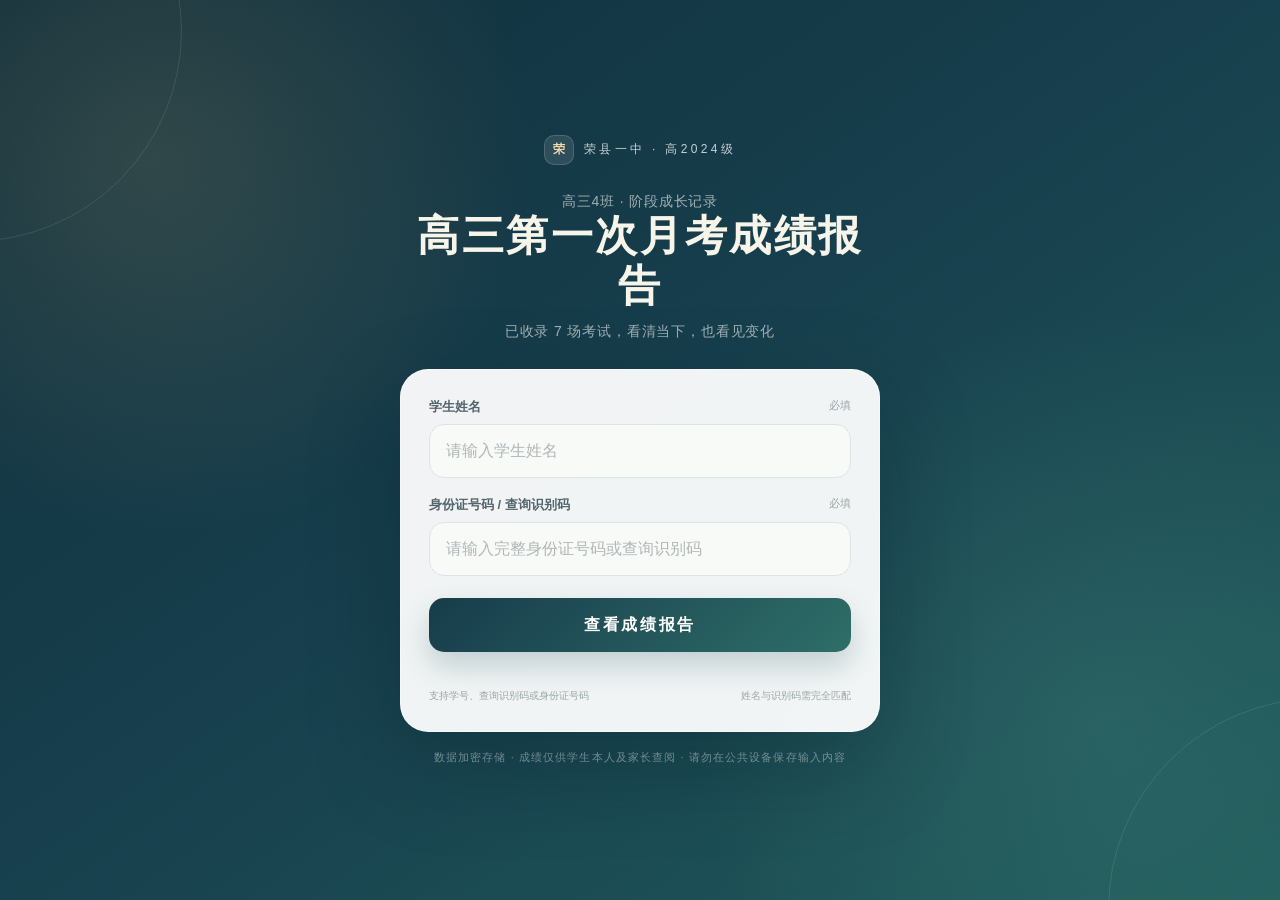
==== student-results/index.html @ 8c7cc3fb "feat: 新增按身份名单筛选的独立成绩查询页面 在 student-results/ 发布48名已验证学生的现有加密记录，保留每人实际已有考试。隐藏无数据的排名、学科、小题与班级参考模块。不改动原查" ====
<!doctype html>
<html lang="zh-CN">
<head>
  <meta charset="utf-8">
  <meta name="viewport" content="width=device-width, initial-scale=1, viewport-fit=cover">
  <meta name="color-scheme" content="light">
  <meta name="theme-color" content="#173c4b">
  <meta name="robots" content="noindex,nofollow,noarchive">
  <meta http-equiv="Cache-Control" content="no-store, max-age=0">
  <title>个人成绩查询</title>
  <style>
    :root {
      --ink: #172733;
      --muted: #718087;
      --paper: #f4f2ec;
      --surface: rgba(255, 255, 255, .88);
      --surface-solid: #fffefa;
      --line: rgba(27, 55, 66, .11);
      --navy: #173c4b;
      --navy-2: #245768;
      --jade: #2f7168;
      --jade-soft: #e8f2ee;
      --gold: #bd8b48;
      --gold-soft: #f7eddd;
      --rose: #ad6261;
      --rose-soft: #f7eae8;
      --shadow: 0 22px 60px rgba(25, 48, 57, .10);
      --radius-xl: 30px;
      --radius-lg: 22px;
      --radius-md: 16px;
    }

    * { box-sizing: border-box; }
    html { scroll-behavior: smooth; }
    body {
      margin: 0;
      min-height: 100vh;
      color: var(--ink);
      background: var(--paper);
      font-family: -apple-system, BlinkMacSystemFont, "PingFang SC", "Microsoft YaHei", "Noto Sans CJK SC", sans-serif;
      -webkit-font-smoothing: antialiased;
      font-variant-numeric: tabular-nums;
    }
    button, input { font: inherit; }
    button { -webkit-tap-highlight-color: transparent; }
    [hidden] { display: none !important; }

    .query-view {
      position: relative;
      min-height: 100vh;
      display: grid;
      place-items: center;
      overflow: hidden;
      padding: 32px 18px;
      color: #f7f4ea;
      background:
        radial-gradient(circle at 12% 18%, rgba(211, 176, 114, .16), transparent 28%),
        radial-gradient(circle at 86% 80%, rgba(95, 163, 151, .19), transparent 31%),
        linear-gradient(145deg, #102f3c 0%, #173f4d 48%, #205c5b 100%);
    }
    .query-view::before,
    .query-view::after {
      content: "";
      position: absolute;
      width: 420px;
      height: 420px;
      border: 1px solid rgba(255,255,255,.10);
      border-radius: 50%;
    }
    .query-view::before { left: -240px; top: -180px; }
    .query-view::after { right: -250px; bottom: -220px; }

    .query-shell {
      position: relative;
      z-index: 1;
      width: min(100%, 480px);
    }
    .brand-mark {
      display: flex;
      align-items: center;
      justify-content: center;
      gap: 10px;
      margin-bottom: 28px;
      color: rgba(255,255,255,.76);
      font-size: 12px;
      letter-spacing: .28em;
    }
    .brand-seal {
      width: 30px;
      height: 30px;
      display: grid;
      place-items: center;
      border-radius: 10px;
      background: rgba(255,255,255,.11);
      border: 1px solid rgba(255,255,255,.15);
      color: #f5dcae;
      font-weight: 700;
      letter-spacing: 0;
    }
    .query-heading { text-align: center; margin-bottom: 28px; }
    .query-kicker {
      margin: 0 0 11px;
      color: #e3c48c;
      font-size: 12px;
      letter-spacing: .35em;
    }
    .query-heading h1 {
      margin: 0;
      font-size: clamp(30px, 8vw, 42px);
      font-weight: 660;
      letter-spacing: .06em;
      line-height: 1.18;
    }
    .query-heading p {
      margin: 13px 0 0;
      color: rgba(244,247,244,.62);
      font-size: 14px;
      letter-spacing: .06em;
    }
    .query-card {
      padding: 28px;
      border-radius: 28px;
      background: rgba(255,255,255,.94);
      border: 1px solid rgba(255,255,255,.50);
      box-shadow: 0 32px 90px rgba(4, 23, 31, .28);
      color: var(--ink);
      backdrop-filter: blur(18px);
    }
    .field + .field { margin-top: 18px; }
    .field label {
      display: flex;
      justify-content: space-between;
      margin: 0 0 8px;
      color: #52646c;
      font-size: 13px;
      font-weight: 650;
    }
    .field label span { color: #9aa5a7; font-weight: 400; font-size: 11px; }
    .field input {
      width: 100%;
      height: 54px;
      padding: 0 16px;
      border: 1px solid #dde4e2;
      border-radius: 15px;
      outline: none;
      color: var(--ink);
      background: #f8faf8;
      transition: .2s ease;
    }
    .field input:focus {
      border-color: #5c928a;
      background: white;
      box-shadow: 0 0 0 4px rgba(47, 113, 104, .10);
    }
    .field input[aria-invalid="true"] { border-color: #bf7470; background: #fffafa; box-shadow: 0 0 0 3px rgba(173,98,97,.08); }
    .field input::placeholder { color: #afb7b7; }
    .input-wrap { position: relative; }
    .input-wrap input { padding-right: 48px; }
    .field-clear { position: absolute; top: 50%; right: 11px; width: 30px; height: 30px; display: grid; place-items: center; padding: 0; border: 0; border-radius: 50%; color: #7d8a8c; background: #e9efed; font-size: 18px; line-height: 1; transform: translateY(-50%); cursor: pointer; }
    .field-clear:hover { color: var(--navy); background: #dce9e5; }
    .primary-btn {
      width: 100%;
      height: 54px;
      margin-top: 22px;
      border: 0;
      border-radius: 15px;
      color: white;
      background: linear-gradient(135deg, #173c4b, #2e6e68);
      box-shadow: 0 14px 30px rgba(28, 79, 82, .22);
      font-weight: 650;
      letter-spacing: .16em;
      cursor: pointer;
      transition: transform .2s ease, box-shadow .2s ease;
    }
    .primary-btn:hover { transform: translateY(-1px); box-shadow: 0 18px 34px rgba(28, 79, 82, .28); }
    .primary-btn:active { transform: translateY(0); }
    .primary-btn:disabled { opacity: .72; cursor: wait; transform: none; }
    .primary-btn[aria-busy="true"]::after { content: ""; width: 13px; height: 13px; margin-left: 8px; border: 2px solid rgba(255,255,255,.42); border-top-color: #fff; border-radius: 50%; animation: spin .7s linear infinite; }
    .error {
      min-height: 20px;
      margin-top: 12px;
      color: #a55353;
      text-align: center;
      font-size: 12px;
    }
    .query-helper { display: flex; justify-content: space-between; gap: 12px; margin-top: 4px; color: #9aa5a7; font-size: 10px; line-height: 1.5; }
    .query-js-warning { margin: 12px 0 0; padding: 10px 12px; border-radius: 10px; color: #8a4f4f; background: var(--rose-soft); font-size: 12px; text-align: center; }
    .query-note {
      margin: 18px 0 0;
      color: rgba(255,255,255,.48);
      text-align: center;
      font-size: 11px;
      letter-spacing: .10em;
    }

    .report-view { min-height: 100vh; padding: 22px 18px 56px; }
    .report-shell { width: min(100%, 1120px); margin: 0 auto; }
    .report-nav {
      display: flex;
      align-items: center;
      justify-content: space-between;
      min-height: 48px;
      margin-bottom: 18px;
    }
    .report-brand { display: flex; align-items: center; gap: 10px; color: var(--navy); font-weight: 700; }
    .report-brand .brand-seal { color: white; background: var(--navy); border: 0; }
    .ghost-btn {
      min-height: 40px;
      padding: 0 16px;
      border-radius: 999px;
      border: 1px solid var(--line);
      background: rgba(255,255,255,.72);
      color: #4d6068;
      cursor: pointer;
    }
    .hero {
      position: relative;
      overflow: hidden;
      display: grid;
      grid-template-columns: minmax(260px, 1.05fr) minmax(360px, 1.35fr);
      gap: 28px;
      padding: clamp(26px, 4.5vw, 48px);
      border-radius: var(--radius-xl);
      color: white;
      background:
        radial-gradient(circle at 92% 8%, rgba(222, 190, 130, .18), transparent 34%),
        linear-gradient(135deg, #153946 0%, #1e5260 60%, #2d6b63 100%);
      box-shadow: var(--shadow);
    }
    .hero::after {
      content: "";
      position: absolute;
      width: 360px;
      height: 360px;
      right: -220px;
      bottom: -250px;
      border-radius: 50%;
      border: 1px solid rgba(255,255,255,.16);
    }
    .student-meta { position: relative; z-index: 1; }
    .eyebrow { margin: 0 0 12px; color: rgba(255,255,255,.60); font-size: 11px; letter-spacing: .24em; }
    .student-name { margin: 0; font-size: clamp(30px, 5vw, 44px); font-weight: 680; letter-spacing: .08em; }
    .class-tag {
      display: inline-flex;
      margin-top: 12px;
      padding: 6px 11px;
      border-radius: 999px;
      color: #e9d6ad;
      background: rgba(255,255,255,.09);
      border: 1px solid rgba(255,255,255,.12);
      font-size: 11px;
    }
    .score-line { display: flex; align-items: flex-end; gap: 12px; margin-top: 30px; }
    .score-number { font-size: clamp(58px, 10vw, 88px); font-weight: 740; letter-spacing: -.05em; line-height: .86; }
    .score-unit { padding-bottom: 8px; color: rgba(255,255,255,.58); font-size: 13px; }
    .status-badge {
      display: inline-flex;
      align-items: center;
      gap: 8px;
      margin-top: 20px;
      padding: 8px 12px;
      border-radius: 999px;
      background: rgba(255,255,255,.11);
      border: 1px solid rgba(255,255,255,.14);
      font-size: 13px;
    }
    .status-dot { width: 8px; height: 8px; border-radius: 50%; background: #8fd0b4; box-shadow: 0 0 0 5px rgba(143,208,180,.11); }
    .hero-data { position: relative; z-index: 1; display: grid; align-content: center; gap: 12px; }
    .rank-grid { display: grid; grid-template-columns: repeat(3, 1fr); gap: 12px; }
    .rank-card, .cutoff-card {
      padding: 18px;
      border-radius: 18px;
      background: rgba(255,255,255,.09);
      border: 1px solid rgba(255,255,255,.12);
    }
    .rank-card span, .cutoff-card span { display: block; color: rgba(255,255,255,.55); font-size: 10px; letter-spacing: .10em; }
    .rank-card strong { display: block; margin-top: 7px; font-size: clamp(20px, 3vw, 30px); font-weight: 680; }
    .rank-card small { color: rgba(255,255,255,.46); font-size: 10px; }
    .cutoff-grid { display: grid; grid-template-columns: 1fr 1fr; gap: 12px; }
    .cutoff-card strong { display: block; margin-top: 7px; font-size: 20px; }
    .cutoff-card small { display: block; margin-top: 4px; color: rgba(255,255,255,.48); font-size: 10px; }

    .section-grid { display: grid; grid-template-columns: 1.12fr .88fr; gap: 18px; margin-top: 18px; }
    .panel {
      padding: clamp(20px, 3vw, 28px);
      border-radius: var(--radius-lg);
      background: var(--surface);
      border: 1px solid rgba(255,255,255,.75);
      box-shadow: 0 12px 40px rgba(25, 48, 57, .055);
      backdrop-filter: blur(10px);
    }
    .panel-head { display: flex; align-items: flex-start; justify-content: space-between; gap: 18px; margin-bottom: 20px; }
    .panel-title { margin: 0; font-size: 18px; font-weight: 700; letter-spacing: .04em; }
    .panel-subtitle { margin: 6px 0 0; color: var(--muted); font-size: 12px; line-height: 1.6; }
    .tiny-legend { color: #899496; font-size: 10px; white-space: nowrap; }

    .subjects { display: grid; gap: 10px; }
    .subject-row {
      padding: 16px;
      border-radius: 17px;
      background: #fbfbf8;
      border: 1px solid #edf0ec;
    }
    .subject-top { display: grid; grid-template-columns: 52px 64px 1fr auto; align-items: center; gap: 12px; }
    .subject-name { color: #41545c; font-size: 13px; font-weight: 700; }
    .subject-score { font-size: 25px; font-weight: 750; letter-spacing: -.03em; }
    .subject-score small { margin-left: 2px; color: #9aa4a4; font-size: 10px; font-weight: 400; }
    .subject-rank { color: #738186; font-size: 11px; }
    .state-pill { padding: 6px 9px; border-radius: 999px; font-size: 10px; font-weight: 700; white-space: nowrap; }
    .state-control { color: #245f50; background: var(--jade-soft); }
    .state-bachelor { color: #745622; background: var(--gold-soft); }
    .state-close { color: #875858; background: var(--rose-soft); }
    .state-below { color: #7a6d69; background: #eeeae6; }
    .meter { position: relative; height: 7px; margin: 14px 0 8px; border-radius: 999px; background: #e9ece8; overflow: visible; }
    .meter-fill { display: block; height: 100%; border-radius: inherit; background: linear-gradient(90deg, #9ebcb5, #36756c); }
    .meter-mark { position: absolute; top: -3px; width: 2px; height: 13px; border-radius: 2px; }
    .meter-mark.bachelor { background: #cda25d; }
    .meter-mark.control { background: #235d54; }
    .subject-foot { display: flex; justify-content: space-between; gap: 10px; color: #879294; font-size: 10px; }
    .subject-diffs { display: flex; gap: 10px; flex-wrap: wrap; }
    .diff-positive { color: #2f7168; }
    .diff-negative { color: #9a6762; }

    .insights { display: grid; gap: 12px; }
    .insight {
      position: relative;
      padding: 18px 18px 18px 50px;
      border-radius: 18px;
      background: #fbfbf8;
      border: 1px solid #edf0ec;
    }
    .insight-index {
      position: absolute;
      left: 17px;
      top: 17px;
      width: 22px;
      height: 22px;
      display: grid;
      place-items: center;
      border-radius: 8px;
      color: white;
      background: var(--navy-2);
      font-size: 10px;
    }
    .insight h4 { margin: 0; color: #30464f; font-size: 13px; }
    .insight p { margin: 6px 0 0; color: #738084; font-size: 12px; line-height: 1.65; }

    .trend-panel { margin-top: 18px; }
    .trend-tabs { display: flex; gap: 7px; flex-wrap: wrap; }
    .trend-tab {
      min-height: 32px;
      padding: 0 12px;
      border: 1px solid #e2e8e5;
      border-radius: 999px;
      color: #66777d;
      background: #fafbf9;
      font-size: 11px;
      cursor: pointer;
    }
    .trend-tab.active { color: white; background: var(--navy); border-color: var(--navy); }
    .chart-wrap { position: relative; height: 260px; margin-top: 18px; }
    .chart-wrap canvas { display: block; width: 100%; height: 100%; }
    .chart-wrap canvas:focus-visible { outline: 3px solid rgba(47,113,104,.22); outline-offset: -3px; border-radius: 12px; }
    .chart-tooltip { position: absolute; z-index: 2; display: grid; gap: 3px; min-width: 112px; padding: 9px 11px; border: 1px solid rgba(255,255,255,.78); border-radius: 11px; color: #fff; background: rgba(23,60,75,.94); box-shadow: 0 10px 25px rgba(23,60,75,.18); pointer-events: none; font-size: 10px; }
    .chart-tooltip b { color: #e3c48c; font-size: 10px; }
    .chart-tooltip span { color: rgba(255,255,255,.78); }
    .chart-empty {
      position: absolute;
      inset: 0;
      display: grid;
      place-items: center;
      border-radius: 18px;
      color: #879294;
      background: #f8f9f6;
      font-size: 12px;
    }
    .exam-strip { display: grid; grid-template-columns: repeat(6, 1fr); gap: 8px; margin-top: 8px; }
    .exam-card { padding: 10px 8px; border-radius: 13px; background: #f8f9f6; text-align: center; }
    .exam-card strong { display: block; color: #334952; font-size: 12px; }
    .exam-card span { display: block; margin-top: 4px; color: #8b9697; font-size: 9px; line-height: 1.35; }

    .rank-timeline { display: grid; grid-template-columns: repeat(6, 1fr); gap: 9px; margin-top: 16px; }
    .rank-stop { min-height: 116px; padding: 13px; border-radius: 16px; background: #fafaf7; border: 1px solid #edf0ec; }
    .scope-tag { display: inline-flex; padding: 4px 7px; border-radius: 999px; font-size: 9px; }
    .scope-city { color: #2b5d70; background: #e7f0f3; }
    .scope-school { color: #4e685f; background: #e9f0ec; }
    .rank-stop strong { display: block; margin-top: 13px; font-size: 19px; }
    .rank-stop p { margin: 5px 0 0; color: #849092; font-size: 10px; line-height: 1.45; }
    .zero-ranks { margin-top: 8px; color: #587079; font-size: 9px; line-height: 1.6; }

    .detail-grid { display: grid; grid-template-columns: 1fr 1fr; gap: 18px; margin-top: 18px; }
    details.panel { padding: 0; overflow: hidden; }
    details.panel summary {
      list-style: none;
      display: flex;
      align-items: center;
      justify-content: space-between;
      gap: 18px;
      padding: 22px 24px;
      cursor: pointer;
    }
    details.panel summary::-webkit-details-marker { display: none; }
    .summary-sign { width: 30px; height: 30px; display: grid; place-items: center; border-radius: 50%; background: #edf2ef; color: #526b63; transition: transform .2s ease; }
    details[open] .summary-sign { transform: rotate(45deg); }
    .detail-body { padding: 0 24px 24px; }
    .knowledge-list { display: grid; gap: 10px; }
    .knowledge-item { display: grid; grid-template-columns: 44px 1fr auto; gap: 10px; align-items: center; padding: 13px; border-radius: 14px; background: #fafaf7; }
    .knowledge-item b { font-size: 12px; }
    .knowledge-item span { color: #68787d; font-size: 11px; }
    .knowledge-item small { color: #9b6a62; font-size: 10px; }

    .class-context { display: grid; grid-template-columns: repeat(4, 1fr); gap: 10px; }
    .context-stat { padding: 16px; border-radius: 16px; background: #fafaf7; text-align: center; }
    .context-stat strong { display: block; font-size: 22px; }
    .context-stat span { display: block; margin-top: 5px; color: #849092; font-size: 10px; }
    .source-note { margin: 18px 0 0; color: #929b9a; text-align: center; font-size: 10px; line-height: 1.7; }
    .report-actions { display: flex; justify-content: center; gap: 9px; margin: 17px 0 0; }
    .report-actions .ghost-btn { min-width: 108px; min-height: 38px; font-size: 11px; }
    .report-action-main { color: #fff; border-color: var(--navy); background: var(--navy); }

    .fade-in { animation: fadeIn .45s ease both; }
    @keyframes fadeIn { from { opacity: 0; transform: translateY(10px); } to { opacity: 1; transform: translateY(0); } }
    @keyframes spin { to { transform: rotate(360deg); } }

    @media (max-width: 860px) {
      .hero, .section-grid, .detail-grid { grid-template-columns: 1fr; }
      .rank-timeline { grid-template-columns: repeat(3, 1fr); }
      .exam-strip { grid-template-columns: repeat(3, 1fr); }
    }
    @media (max-width: 560px) {
      .report-view { padding: 12px 10px 38px; }
      .report-nav { padding: 0 6px; }
      .hero { padding: 26px 20px; border-radius: 24px; }
      .score-number { font-size: 68px; }
      .rank-grid { grid-template-columns: 1fr 1fr 1fr; gap: 7px; }
      .rank-card { padding: 13px 9px; }
      .rank-card strong { font-size: 20px; }
      .cutoff-card { padding: 14px; }
      .panel { padding: 20px 16px; }
      .subject-top { grid-template-columns: 43px 58px 1fr; gap: 8px; }
      .subject-rank { text-align: right; }
      .state-pill { grid-column: 1 / -1; justify-self: start; }
      .rank-timeline { grid-template-columns: 1fr 1fr; }
      .class-context { grid-template-columns: 1fr 1fr; }
      .panel-head { flex-direction: column; gap: 8px; }
      .chart-wrap { height: 230px; }
      .query-card { padding: 24px 20px; }
      .query-helper { flex-direction: column; gap: 3px; text-align: center; }
      .report-actions { position: sticky; bottom: calc(10px + env(safe-area-inset-bottom)); z-index: 5; margin: 17px -8px 0; padding: 8px; border: 1px solid rgba(255,255,255,.72); border-radius: 16px; background: rgba(244,242,236,.86); box-shadow: 0 12px 30px rgba(25,48,57,.10); backdrop-filter: blur(12px); }
      .report-actions .ghost-btn { flex: 1; }
    }
  
    .rank-grid, .detail-grid { grid-template-columns: repeat(auto-fit, minmax(140px, 1fr)); }
</style>
</head>
<body>
  <main>
    <section class="query-view" id="queryView">
      <div class="query-shell fade-in">
        <div class="brand-mark"><span class="brand-seal">荣</span><span>荣县一中 · 高2024级</span></div>
        <header class="query-heading">
          <p class="query-kicker" id="queryKicker">阶段成长记录</p>
          <h1 id="queryTitle">个人成绩查询</h1>
          <p id="querySubtitle">看清当下，也看见这一路的变化</p>
        </header>
        <form class="query-card" id="queryForm" novalidate aria-describedby="queryHint">
          <div class="field">
            <label for="nameInput">学生姓名 <span>必填</span></label>
            <div class="input-wrap"><input id="nameInput" name="name" type="text" autocomplete="off" autocapitalize="none" autocorrect="off" spellcheck="false" enterkeyhint="next" maxlength="20" placeholder="请输入学生姓名"><button class="field-clear" type="button" data-clear="nameInput" aria-label="清空学生姓名" hidden>×</button></div>
          </div>
          <div class="field">
            <label for="idInput">身份证号码 / 查询识别码 <span>必填</span></label>
            <div class="input-wrap"><input id="idInput" name="id" type="text" inputmode="text" autocomplete="off" autocapitalize="characters" autocorrect="off" spellcheck="false" enterkeyhint="done" maxlength="40" placeholder="请输入完整身份证号码或查询识别码"><button class="field-clear" type="button" data-clear="idInput" aria-label="清空查询识别码" hidden>×</button></div>
          </div>
          <button class="primary-btn" id="queryButton" type="submit">查看成绩报告</button>
          <div class="error" id="errorText" role="alert" aria-live="polite"></div>
          <noscript><p class="query-js-warning">成绩解密需要 JavaScript，请开启后刷新页面。</p></noscript>
          <div class="query-helper"><span>支持学号、查询识别码或身份证号码</span><span>姓名与识别码需完全匹配</span></div>
        </form>
        <p class="query-note" id="queryHint">数据加密存储 · 成绩仅供学生本人及家长查阅 · 请勿在公共设备保存输入内容</p>
      </div>
    </section>

    <section class="report-view" id="reportView" hidden>
      <div class="report-shell" id="reportShell"></div>
    </section>
  </main>

  <script src="shared-crypto.js?v=20260829-1"></script>
  <script>
    "use strict";
    const STUDENTS = [];
    // 班级聚合数据（平均分/上线人数等）不再硬编码在公开页面源码中：
    // 这些数字只随学生本人的加密记录（classSummary 字段）在查询成功后展示。
    const CLASS_SUMMARY = null;
    const BUILD_META = {"examCount":6,"className":"高二4班","latestExam":"高二下零诊","latestExamId":"legacy-zero","dataVersion":"legacy-20260716","generatedAt":"2026-07-16T12:45:11.778Z"};

    const SUBJECTS = [
      { key: "chinese", name: "语文", max: 150 },
      { key: "math", name: "数学", max: 150 },
      { key: "english", name: "英语", max: 150 },
      { key: "physics", name: "物理", max: 100 },
      { key: "chemistry", name: "化学", max: 100 },
      { key: "biology", name: "生物", max: 100 },
    ];
    const EXAM_SHORT = {
      "高一下期末": "高一下期末",
      "高二上期末": "高二上期末",
      "高二下第一次月考": "第一次月考",
      "高二下半期考试": "半期考试",
      "高二下第二次月考": "第二次月考",
      "高二下零诊": "零诊",
    };

    const queryView = document.getElementById("queryView");
    const reportView = document.getElementById("reportView");
    const reportShell = document.getElementById("reportShell");
    const queryForm = document.getElementById("queryForm");
    const nameInput = document.getElementById("nameInput");
    const idInput = document.getElementById("idInput");
    const errorText = document.getElementById("errorText");
    const queryButton = document.getElementById("queryButton");
    const queryKicker = document.getElementById("queryKicker");
    const queryTitle = document.getElementById("queryTitle");
    const querySubtitle = document.getElementById("querySubtitle");

    const escapeHtml = (value) => String(value ?? "")
      .replace(/&/g, "&amp;")
      .replace(/</g, "&lt;")
      .replace(/>/g, "&gt;")
      .replace(/\"/g, "&quot;")
      .replace(/'/g, "&#039;");
    const number = (value) => {
      if (value == null) return null;
      if (typeof value === "string" && !value.trim()) return null;
      if (["—", "-", "--", "无", "暂无", "null", "undefined", "/"].includes(String(value).trim().toLowerCase())) return null;
      const parsed = Number(value);
      return Number.isFinite(parsed) ? parsed : null;
    };
    const fmt = (value, digits = 1) => number(value) == null ? "—" : Number(value).toFixed(digits).replace(/\.0$/, "");
    const signed = (value) => {
      const n = number(value);
      return n == null ? "—" : `${n >= 0 ? "+" : ""}${n.toFixed(1)}`;
    };
    const statusFor = (controlDiff, bachelorDiff) => {
      const control = number(controlDiff);
      const bachelor = number(bachelorDiff);
      if (control != null && control >= 0) return { label: "特控线上", cls: "state-control" };
      if (bachelor != null && bachelor >= 0) return { label: "本科线上", cls: "state-bachelor" };
      if (bachelor != null && bachelor >= -10) return { label: "本科临界", cls: "state-close" };
      if (bachelor != null) return { label: "本科线下", cls: "state-below" };
      return { label: "暂无线差", cls: "state-close" };
    };
    const diffClass = (value) => number(value) == null ? "diff-neutral" : number(value) >= 0 ? "diff-positive" : "diff-negative";

    // 加密与凭据归一化原语统一来自 shared-crypto.js（与发布工作台共用同一份实现）
    const { sha256Hex, canonicalStudentName, canonicalQueryId, buildStudentSecret, deriveV3Keyring, decryptV3Record, decryptLegacyRecord } = window.GradeQueryCrypto;

    let dataBundlePromise = null;
    let versionInfoPromise = null;
    let activeDataMeta = { ...BUILD_META, schemaVersion: 1, dataVersion: BUILD_META.dataVersion || "legacy" };
    let chartObserver = null;
    let autoRetryTimer = null;
    let autoRetryCount = 0;

    async function fetchTextWithTimeout(url, timeout = 9000) {
      const controller = new AbortController();
      const timer = window.setTimeout(() => controller.abort(), timeout);
      try {
        const response = await fetch(url, { cache: "no-store", signal: controller.signal });
        if (!response.ok) return null;
        return await response.text();
      } finally {
        window.clearTimeout(timer);
      }
    }

    async function fetchJsonWithTimeout(url, timeout = 9000) {
      const text = await fetchTextWithTimeout(url, timeout);
      return text == null ? null : JSON.parse(text);
    }

    function applyLandingMeta(meta) {
      if (!meta?.latestExam) return;
      const reportTitle = `${meta.latestExam}成绩报告`;
      queryTitle.textContent = reportTitle;
      queryKicker.textContent = meta.className ? `${meta.className} · 阶段成长记录` : "阶段成长记录";
      querySubtitle.textContent = meta.examCount > 1 ? `已收录 ${meta.examCount} 场考试，看清当下，也看见变化` : "看清当下，也看见这一路的变化";
      document.title = `${reportTitle} · ${meta.className || "成绩查询"}`;
    }

    function loadVersionInfo() {
      if (!versionInfoPromise) {
        versionInfoPromise = fetchJsonWithTimeout(`data/version.json?v=${Date.now()}`).then((version) => {
          if (version?.kind !== "grade-query-version" || version.schemaVersion !== 2) {
            versionInfoPromise = null;
            return null;
          }
          activeDataMeta = { ...activeDataMeta, ...version };
          applyLandingMeta(version);
          return version;
        }).catch(() => {
          versionInfoPromise = null;
          return null;
        });
      }
      return versionInfoPromise;
    }

    function loadDataBundle() {
      if (!dataBundlePromise) {
        const task = Promise.all([
          loadVersionInfo(),
          fetchTextWithTimeout(`data/grade-data.v2.json?v=${Date.now()}`),
        ]).then(async ([version, rawBundle]) => {
          if (!rawBundle) {
            if (version) {
              versionInfoPromise = null;
              const updating = new Error("成绩数据文件尚未同步完成。");
              updating.code = "DATA_UPDATING";
              throw updating;
            }
            return null;
          }
          let bundle;
          try { bundle = JSON.parse(rawBundle); }
          catch (error) {
            const invalid = new Error("成绩数据文件格式异常，请联系老师重新发布。");
            invalid.code = "DATA_INVALID";
            throw invalid;
          }
          if (bundle?.kind !== "grade-query-bundle" || bundle.schemaVersion !== 2) {
            const invalid = new Error("成绩数据文件版本无法识别，请联系老师重新发布。");
            invalid.code = "DATA_INVALID";
            throw invalid;
          }
          if (!version?.bundleSha256) {
            const updating = new Error("成绩数据版本文件尚未同步完成。");
            updating.code = "DATA_UPDATING";
            throw updating;
          }
          const actualHash = await sha256Hex(JSON.stringify(bundle));
          if (actualHash !== version.bundleSha256 || (version.dataVersion && version.dataVersion !== bundle.dataVersion)) {
            versionInfoPromise = null;
            const updating = new Error("成绩数据正在更新，版本尚未同步完成。");
            updating.code = "DATA_UPDATING";
            throw updating;
          }
          const recordCount = Object.keys(bundle.records || {}).length;
          if (!bundle.records || recordCount !== bundle.recordCount || recordCount !== bundle.studentCount) {
            const invalid = new Error("成绩数据记录数量校验失败，请联系老师重新发布。");
            invalid.code = "DATA_INVALID";
            throw invalid;
          }
          activeDataMeta = {
            ...activeDataMeta,
            schemaVersion: bundle.schemaVersion,
            dataVersion: bundle.dataVersion || "v2",
            generatedAt: bundle.generatedAt,
            studentCount: bundle.studentCount,
            examCount: bundle.examCount,
            latestExam: bundle.latestExam,
          };
          applyLandingMeta(activeDataMeta);
          return bundle;
        });
        dataBundlePromise = task.then((bundle) => {
          if (!bundle) dataBundlePromise = null;
          return bundle;
        }).catch((error) => {
          dataBundlePromise = null;
          throw error;
        });
      }
      return dataBundlePromise;
    }

    async function loadStudent(name, id) {
      const secret = await buildStudentSecret(name, id);
      const bundle = await loadDataBundle();
      const v3Keyring = await deriveV3Keyring(secret);
      if (bundle) {
        const records = bundle.records || {};
        const v3Record = records[v3Keyring.fileId];
        if (v3Record && v3Record.v === 3) return decryptV3Record(v3Keyring, v3Record);
        const v2Id = await sha256Hex(`grade-query-v2|${secret}`);
        if (records[v2Id]) return decryptLegacyRecord(secret, records[v2Id]);
        return null;
      }
      const legacyId = await sha256Hex(`grade-query-v1|${secret}`);
      const encrypted = await fetchJsonWithTimeout(`data/${legacyId}.json`);
      if (!encrypted) return null;
      return decryptLegacyRecord(secret, encrypted);
    }

    async function handleQuery(event) {
      if (event) event.preventDefault();
      if (autoRetryTimer) {
        window.clearTimeout(autoRetryTimer);
        autoRetryTimer = null;
      }
      const name = canonicalStudentName(nameInput.value);
      const id = canonicalQueryId(idInput.value);
      errorText.textContent = "";
      nameInput.removeAttribute("aria-invalid");
      idInput.removeAttribute("aria-invalid");
      if (!name || !id) {
        errorText.textContent = "请同时填写学生姓名和完整身份证号码 / 查询识别码";
        const missingInput = !name ? nameInput : idInput;
        missingInput.setAttribute("aria-invalid", "true");
        missingInput.focus();
        return;
      }
      if (!window.crypto?.subtle || !window.isSecureContext) {
        errorText.textContent = "请使用微信、Chrome、Edge 或 Safari 通过 HTTPS 打开本页面。";
        return;
      }
      queryButton.disabled = true;
      queryButton.textContent = "正在安全读取…";
      queryButton.setAttribute("aria-busy", "true");
      try {
        const student = await loadStudent(name, id);
        if (!student) {
          errorText.textContent = "姓名或查询识别信息不匹配，请重新核对";
          nameInput.setAttribute("aria-invalid", "true");
          idInput.setAttribute("aria-invalid", "true");
          return;
        }
        if (!student.current) {
          errorText.textContent = `该学生暂未匹配到${activeDataMeta.latestExam || "本次考试"}成绩`;
          return;
        }
        renderReport(student);
        autoRetryCount = 0;
      } catch (error) {
        console.error(error);
        queryView.hidden = false;
        reportView.hidden = true;
        // Pages 双文件发布存在短暂的 CDN 缓存错位窗口（通常 1 分钟内自愈），
        // 对家长最有用的做法是倒计时自动重试，而不是要求他们手动刷新。
        if (error?.code === "DATA_UPDATING" && autoRetryCount < 2 && nameInput.value.trim() && idInput.value.trim()) {
          autoRetryCount += 1;
          const waitSeconds = 30;
          errorText.textContent = `成绩数据正在更新，${waitSeconds} 秒后自动重试（第 ${autoRetryCount}/2 次）…`;
          autoRetryTimer = window.setTimeout(() => {
            autoRetryTimer = null;
            if (nameInput.value.trim() && idInput.value.trim()) queryForm.requestSubmit();
          }, waitSeconds * 1000);
          return;
        }
        errorText.textContent = error?.code === "DATA_UPDATING"
          ? "成绩数据正在更新，请稍等一分钟后刷新页面再查询。"
          : error?.code === "DATA_INVALID"
            ? "成绩数据文件异常，请联系老师重新发布。"
            : error?.name === "AbortError"
              ? "读取超时，请检查网络后重试。"
              : "查询失败，请检查网络后重试，或确认姓名和查询识别码。";
      } finally {
        queryButton.disabled = false;
        queryButton.textContent = "查看成绩报告";
        queryButton.removeAttribute("aria-busy");
      }
    }

    queryForm.addEventListener("submit", handleQuery);

    function syncClearButton(input) {
      const button = document.querySelector(`[data-clear="${input.id}"]`);
      if (button) button.hidden = !input.value;
    }

    [nameInput, idInput].forEach((input) => {
      input.addEventListener("input", () => {
        syncClearButton(input);
        input.removeAttribute("aria-invalid");
        errorText.textContent = "";
      });
      input.addEventListener("keydown", (event) => {
        if (event.isComposing || event.keyCode === 229) {
          if (event.key === "Enter") event.preventDefault();
          return;
        }
        if (event.key === "Enter" && input === nameInput && idInput.value.trim() === "") {
          event.preventDefault();
          idInput.focus();
        }
        if (event.key === "Enter" && input === idInput) {
          event.preventDefault();
          if (typeof queryForm.requestSubmit === "function") queryForm.requestSubmit();
          else queryButton.click();
        }
      });
      syncClearButton(input);
    });
    document.querySelectorAll("[data-clear]").forEach((button) => {
      button.addEventListener("click", () => {
        const input = document.getElementById(button.dataset.clear);
        if (!input) return;
        input.value = "";
        syncClearButton(input);
        input.removeAttribute("aria-invalid");
        input.focus();
        errorText.textContent = "";
      });
    });
    applyLandingMeta(activeDataMeta);
    loadVersionInfo();

    function subjectRows(student) {
      return SUBJECTS.map((subject) => {
        const item = student.current.subjects?.[subject.key] || { score: null, rank: null, controlDiff: null, bachelorDiff: null };
        const status = statusFor(item.controlDiff, item.bachelorDiff);
        const controlLine = item.score != null && item.controlDiff != null ? item.score - item.controlDiff : null;
        const bachelorLine = item.score != null && item.bachelorDiff != null ? item.score - item.bachelorDiff : null;
        const scorePct = item.score == null ? 0 : Math.max(0, Math.min(100, (item.score / subject.max) * 100));
        const controlPct = controlLine == null ? null : Math.max(0, Math.min(100, (controlLine / subject.max) * 100));
        const bachelorPct = bachelorLine == null ? null : Math.max(0, Math.min(100, (bachelorLine / subject.max) * 100));
        return `
          <article class="subject-row">
            <div class="subject-top">
              <span class="subject-name">${subject.name}</span>
              <strong class="subject-score">${fmt(item.score)}<small>分</small></strong>
              <span class="subject-rank">科目排名 ${fmt(item.rank, 0)}</span>
              <span class="state-pill ${status.cls}">${status.label}</span>
            </div>
            <div class="meter" aria-hidden="true">
              <i class="meter-fill" style="width:${scorePct}%"></i>
              <b class="meter-mark bachelor" style="${bachelorPct == null ? "display:none" : `left:${bachelorPct}%`}"></b>
              <b class="meter-mark control" style="${controlPct == null ? "display:none" : `left:${controlPct}%`}"></b>
            </div>
            <div class="subject-foot">
              <span>本科线 ${fmt(bachelorLine)}</span>
              <span class="subject-diffs">
                <b class="${diffClass(item.bachelorDiff)}">本科 ${signed(item.bachelorDiff)}</b>
                <b class="${diffClass(item.controlDiff)}">特控 ${signed(item.controlDiff)}</b>
              </span>
              <span>特控线 ${fmt(controlLine)}</span>
            </div>
          </article>`;
      }).join("");
    }

    function createInsights(student) {
      const pairs = SUBJECTS.map((subject) => ({ ...subject, ...(student.current.subjects?.[subject.key] || {}) }))
        .filter((item) => number(item.score) != null || number(item.controlDiff) != null || number(item.bachelorDiff) != null)
        .map((item) => ({ ...item, strength: number(item.controlDiff) ?? (number(item.score) == null ? -999 : (number(item.score) / item.max) * 100) }));
      const strongest = [...pairs].sort((a, b) => b.strength - a.strength).slice(0, 2);
      const belowControl = pairs.filter((item) => number(item.controlDiff) != null && number(item.controlDiff) < 0).sort((a, b) => Math.abs(a.controlDiff) - Math.abs(b.controlDiff));
      const belowBachelor = pairs.filter((item) => number(item.bachelorDiff) != null && number(item.bachelorDiff) < 0).sort((a, b) => Math.abs(a.bachelorDiff) - Math.abs(b.bachelorDiff));
      const focus = belowControl[0] ?? belowBachelor[0] ?? strongest[0];
      const exams = (student.exams || []).filter((exam) => number(exam.total) != null);
      const latest = exams[exams.length - 1];
      const previous = exams[exams.length - 2];
      const previousSameScope = latest ? [...exams.slice(0, -1)].reverse().find((exam) => exam.scope === latest.scope && number(exam.rank) != null) : null;
      const scoreChange = latest && previous ? number(latest.total) - number(previous.total) : null;
      const rankChange = latest && previousSameScope && number(latest.rank) != null ? number(previousSameScope.rank) - number(latest.rank) : null;
      const scopeName = latest?.scope === "city" ? "市排名" : latest?.scope === "class" ? "班级排名" : "校排名";
      const rankText = rankChange == null
        ? ""
        : rankChange > 0
          ? `；同口径${scopeName}前进${rankChange}名。`
          : rankChange < 0
            ? `；同口径${scopeName}后移${Math.abs(rankChange)}名。`
            : `；同口径${scopeName}保持不变。`;
      const focusText = !focus
        ? "当前报告没有足够的科目线数据生成分析。"
        : number(focus.controlDiff) == null && number(focus.bachelorDiff) == null
          ? `${focus.name}是当前得分率相对较高的学科；补充科目线后可进一步判断达线情况。`
        : number(focus.controlDiff) < 0 && number(focus.bachelorDiff) != null && number(focus.bachelorDiff) >= 0
        ? `${focus.name}已达本科有效分，距离特控有效分${Math.abs(focus.controlDiff).toFixed(1)}分。`
        : number(focus.bachelorDiff) != null && number(focus.bachelorDiff) < 0
          ? `${focus.name}距离本科有效分${Math.abs(focus.bachelorDiff).toFixed(1)}分，是当前较接近的突破点。`
          : number(focus.controlDiff) != null && number(focus.controlDiff) < 0
            ? `${focus.name}距离特控有效分${Math.abs(focus.controlDiff).toFixed(1)}分。`
          : `${focus.name}目前处于较稳定的上线区间。`;
      const latestName = latest?.name || student.currentExam?.examName || "本次考试";
      const previousName = previous?.name || "上一次考试";
      return [
        { title: "优势表现", text: strongest.length ? `${strongest.map((item) => item.name).join("、")}是本次相对表现更突出的学科。` : "当前科目数据不足，暂不生成优势学科判断。" },
        { title: "关注方向", text: focusText },
        { title: "阶段变化", text: scoreChange == null ? `${latestName}是当前收录的第一场考试，后续发布后会自动形成趋势。` : `${latestName}总分较${previousName}${scoreChange >= 0 ? "上升" : "下降"}${Math.abs(scoreChange).toFixed(1)}分${rankText || "。"}` },
      ];
    }

    function rankTimeline(student) {
      return (student.exams || []).map((exam) => {
        const scope = exam.scope === "city" ? { label: "市排名", cls: "scope-city", key: "cityRank" } : exam.scope === "class" ? { label: "班排名", cls: "scope-school", key: "classRank" } : { label: "校排名", cls: "scope-school", key: "schoolRank" };
        const extra = [["市", exam.cityRank], ["校", exam.schoolRank], ["班", exam.classRank]]
          .filter(([label, value]) => number(value) != null && !((label === "市" && scope.key === "cityRank") || (label === "校" && scope.key === "schoolRank") || (label === "班" && scope.key === "classRank")))
          .slice(0, 2)
          .map(([label, value]) => `${label}第 ${fmt(value, 0)} 名`)
          .join(" · ");
        return `
          <div class="rank-stop">
            <span class="scope-tag ${scope.cls}">${scope.label}</span>
            <strong>第 ${fmt(exam.rank, 0)} 名</strong>
            <p>${escapeHtml(EXAM_SHORT[exam.name] || exam.name)}</p>
            ${extra ? `<div class="zero-ranks">${escapeHtml(extra)}</div>` : ""}
          </div>`;
      }).join("");
    }

    function knowledgeContent(student) {
      const items = [];
      for (const subject of SUBJECTS) {
        const detail = (student.knowledge || {})[subject.key];
        if (!detail?.weak?.length) continue;
        for (const point of detail.weak.slice(0, 2)) {
          items.push(`
            <div class="knowledge-item">
              <b>${subject.name}</b>
              <span>${escapeHtml(point.knowledge)} · ${escapeHtml(point.question)}</span>
              <small>失 ${fmt(point.loss)} 分</small>
            </div>`);
        }
      }
      return items.length ? items.join("") : `<p class="panel-subtitle">暂未匹配到小题知识点数据。</p>`;
    }

    function classContext(student) {
      const summary = student?.classSummary || CLASS_SUMMARY;
      if (!summary) return `<p class="panel-subtitle">暂未匹配到班级汇总数据。</p>`;
      return `
        <div class="class-context">
          <div class="context-stat"><strong>${fmt(summary.students, 0)}</strong><span>班级参考人数</span></div>
          <div class="context-stat"><strong>${fmt(summary.average)}</strong><span>本次班级平均分</span></div>
          <div class="context-stat"><strong>${fmt(summary.controlCount, 0)}</strong><span>特控上线人数</span></div>
          <div class="context-stat"><strong>${fmt(summary.bachelorCount, 0)}</strong><span>本科上线人数</span></div>
        </div>`;
    }

    function renderReport(student) {
      const current = student.current;
      const currentExamName = student.currentExam?.examName || student.exams?.[student.exams.length - 1]?.name || activeDataMeta.latestExam || "本次考试";
      const examCount = (student.exams || []).length;
      const overall = statusFor(current.controlDiff, current.bachelorDiff);
      const insights = createInsights(student);
      const trendButtons = [{ key: "total", name: "总分" }, ...SUBJECTS].map((subject, index) =>
        `<button class="trend-tab ${index === 0 ? "active" : ""}" type="button" data-trend="${subject.key}">${subject.name}</button>`
      ).join("");
      const examCards = (student.exams || []).map((exam) => `
        <div class="exam-card"><strong>${fmt(exam.total)}</strong><span>${escapeHtml(EXAM_SHORT[exam.name] || exam.name)}</span></div>`
      ).join("") || `<div class="exam-card"><strong>—</strong><span>暂无记录</span></div>`;
      const rankingHtml = rankTimeline(student) || `<p class="panel-subtitle">暂无可展示的历次排名记录。</p>`;

      reportShell.innerHTML = `
        <nav class="report-nav">
          <div class="report-brand"><span class="brand-seal">荣</span><span>${escapeHtml(currentExamName)} · 成绩报告</span></div>
          <button class="ghost-btn" type="button" id="backButton">返回查询</button>
        </nav>

        <header class="hero fade-in">
          <div class="student-meta">
            <p class="eyebrow">${escapeHtml(currentExamName)} · 个人成绩概览</p>
            <h1 class="student-name">${escapeHtml(student.name)}</h1>
            <span class="class-tag">${escapeHtml(student.className)}</span>
            <div class="score-line"><strong class="score-number">${fmt(current.totalScore)}</strong><span class="score-unit">总分</span></div>
            <div class="status-badge"><i class="status-dot"></i>${overall.label}</div>
          </div>
          <div class="hero-data">
            <div class="rank-grid">
              <div class="rank-card"><span>全市排名</span><strong>${fmt(current.cityRank, 0)}</strong><small>市级参考范围</small></div>
              <div class="rank-card"><span>校内排名</span><strong>${fmt(current.schoolRank, 0)}</strong><small>年级成绩排名</small></div>
              <div class="rank-card"><span>班级排名</span><strong>${fmt(current.classRank, 0)}</strong><small>本班参考范围</small></div>
            </div>
            <div class="cutoff-grid">
              <div class="cutoff-card"><span>特控线差</span><strong>${signed(current.controlDiff)} 分</strong><small>特控线 ${fmt(current.controlLine)} 分</small></div>
              <div class="cutoff-card"><span>本科线差</span><strong>${signed(current.bachelorDiff)} 分</strong><small>本科线 ${fmt(current.bachelorLine)} 分</small></div>
            </div>
          </div>
        </header>

        <div class="section-grid">
          <section class="panel fade-in">
            <div class="panel-head">
              <div><h2 class="panel-title">各科上线情况</h2><p class="panel-subtitle">成绩点与本科、特控有效分放在同一条刻度上</p></div>
              <span class="tiny-legend">金色：本科线 · 绿色：特控线</span>
            </div>
            <div class="subjects">${subjectRows(student)}</div>
          </section>
          <section class="panel fade-in">
            <div class="panel-head"><div><h2 class="panel-title">本次观察</h2><p class="panel-subtitle">从成绩中提取三条最值得关注的信息</p></div></div>
            <div class="insights">${insights.map((item, index) => `<article class="insight"><span class="insight-index">0${index + 1}</span><h4>${escapeHtml(item.title)}</h4><p>${escapeHtml(item.text)}</p></article>`).join("")}</div>
          </section>
        </div>

        <section class="panel trend-panel fade-in">
          <div class="panel-head">
            <div><h2 class="panel-title">阶段成绩变化</h2><p class="panel-subtitle">选择科目查看${examCount || "历次"}场考试的分数走势</p></div>
            <div class="trend-tabs">${trendButtons}</div>
          </div>
          <div class="chart-wrap"><canvas id="trendCanvas" role="img" aria-label="历次成绩折线图"></canvas><div class="chart-tooltip" id="chartTooltip" hidden></div><div class="chart-empty" id="chartEmpty" hidden>历次数据不足，暂不绘制趋势线</div></div>
          <div class="exam-strip">${examCards}</div>
        </section>

        <section class="panel trend-panel fade-in">
          <div class="panel-head"><div><h2 class="panel-title">历次排名记录</h2><p class="panel-subtitle">每场考试按模板中的排名范围展示，不同范围不直接比较</p></div></div>
          <div class="rank-timeline">${rankingHtml}</div>
        </section>

        <div class="detail-grid">
          <details class="panel fade-in">
            <summary><div><h2 class="panel-title">小题与知识点</h2><p class="panel-subtitle">展开查看本次主要失分知识点</p></div><span class="summary-sign">＋</span></summary>
            <div class="detail-body"><div class="knowledge-list">${knowledgeContent(student)}</div></div>
          </details>
          <details class="panel fade-in">
            <summary><div><h2 class="panel-title">班级参考</h2><p class="panel-subtitle">只提供整体数据，辅助理解本次考试</p></div><span class="summary-sign">＋</span></summary>
            <div class="detail-body">${classContext(student)}</div>
          </details>
        </div>

        <p class="source-note">数据版本 ${escapeHtml(activeDataMeta.releaseId || activeDataMeta.dataVersion || "legacy")} · 生成于 ${escapeHtml(activeDataMeta.generatedAt || "—")}。<br>排名范围不同，请结合“市排名 / 校排名 / 班级排名”标签阅读。</p>
        <div class="report-actions" aria-label="报告操作"><button class="ghost-btn" type="button" id="reportTopButton">回到顶部</button><button class="ghost-btn report-action-main" type="button" id="backButtonBottom">继续查询</button></div>`;


      // 仅展示此学生记录中确实存在的数据。
      const rankValues = [current.cityRank, current.schoolRank, current.classRank];
      reportShell.querySelectorAll('.rank-card').forEach((el, i) => { if (number(rankValues[i]) == null) el.remove(); });
      const cutoffValues = [current.controlDiff, current.bachelorDiff];
      reportShell.querySelectorAll('.cutoff-card').forEach((el, i) => { if (number(cutoffValues[i]) == null) el.remove(); });
      reportShell.querySelectorAll('.subject-row').forEach((el, i) => { const item = current.subjects?.[SUBJECTS[i].key]; if (number(item?.score) == null) { el.remove(); return; } if (number(item?.rank) == null) el.querySelector('.subject-rank')?.remove(); if (number(item?.controlDiff) == null && number(item?.bachelorDiff) == null) { el.querySelector('.subject-foot')?.remove(); el.querySelector('.state-pill')?.remove(); } });
      const detailPanels = reportShell.querySelectorAll('.detail-grid details');
      if (!Object.values(student.knowledge || {}).some(value => value?.weak?.length)) detailPanels[0]?.remove();
      if (!student.classSummary) detailPanels[1]?.remove();
      reportShell.querySelectorAll('[data-trend]').forEach(el => { if (!(student.exams || []).some(exam => number(exam.scores?.[el.dataset.trend]) != null)) el.remove(); });
      if (number(current.controlDiff) == null && number(current.bachelorDiff) == null) reportShell.querySelector('.status-badge')?.remove();
      reportShell.querySelectorAll('.rank-grid, .cutoff-grid, .detail-grid').forEach(el => { if (!el.children.length) el.remove(); });

      queryView.hidden = true;
      reportView.hidden = false;
      window.scrollTo(0, 0);
      document.getElementById("backButton").addEventListener("click", resetQuery);
      document.getElementById("backButtonBottom").addEventListener("click", resetQuery);
      document.getElementById("reportTopButton").addEventListener("click", () => window.scrollTo({ top: 0, behavior: "smooth" }));
      reportShell.querySelectorAll("[data-trend]").forEach((button) => {
        button.addEventListener("click", () => {
          reportShell.querySelectorAll("[data-trend]").forEach((item) => item.classList.remove("active"));
          button.classList.add("active");
          drawTrend(student, button.dataset.trend);
        });
      });
      bindChartInteractions(student);
      requestAnimationFrame(() => {
        try { drawTrend(student, "total"); }
        catch (error) { console.error(error); }
      });
      if (chartObserver) {
        chartObserver.disconnect();
        chartObserver = null;
      }
      if (window.ResizeObserver) {
        const chart = document.getElementById("trendCanvas");
        chartObserver = new ResizeObserver(() => {
          const active = reportShell.querySelector("[data-trend].active");
          if (active && document.body.contains(chart)) {
            try { drawTrend(student, active.dataset.trend); }
            catch (error) { console.error(error); }
          }
        });
        chartObserver.observe(chart.parentElement);
      }
    }

    function resetQuery() {
      if (chartObserver) {
        chartObserver.disconnect();
        chartObserver = null;
      }
      reportView.hidden = true;
      queryView.hidden = false;
      reportShell.innerHTML = "";
      nameInput.value = "";
      idInput.value = "";
      syncClearButton(nameInput);
      syncClearButton(idInput);
      errorText.textContent = "";
      nameInput.removeAttribute("aria-invalid");
      idInput.removeAttribute("aria-invalid");
      window.scrollTo(0, 0);
      nameInput.focus();
    }

    function bindChartInteractions(student) {
      const canvas = document.getElementById("trendCanvas");
      const tooltip = document.getElementById("chartTooltip");
      if (!canvas || !tooltip) return;
      const showTooltip = (event) => {
        const chartState = canvas.__chartState;
        if (!chartState?.entries?.length || chartState.entries.length < 2) return;
        const rect = canvas.getBoundingClientRect();
        const localX = Math.max(0, Math.min(rect.width, event.clientX - rect.left));
        let nearest = 0;
        let distance = Infinity;
        chartState.xValues.forEach((x, index) => {
          const next = Math.abs(x - localX);
          if (next < distance) { distance = next; nearest = index; }
        });
        const entry = chartState.entries[nearest];
        tooltip.innerHTML = `<b>${escapeHtml(entry.label)}</b><span>${escapeHtml(chartState.subjectName)}：${fmt(entry.value)} 分</span>`;
        tooltip.hidden = false;
        const wrap = canvas.parentElement;
        const tooltipWidth = tooltip.offsetWidth || 130;
        const left = Math.max(8, Math.min(wrap.clientWidth - tooltipWidth - 8, localX + 12));
        tooltip.style.left = `${left}px`;
        tooltip.style.top = "10px";
      };
      const hideTooltip = () => { tooltip.hidden = true; };
      canvas.addEventListener("pointermove", showTooltip);
      canvas.addEventListener("pointerdown", showTooltip);
      canvas.addEventListener("pointerleave", hideTooltip);
      canvas.addEventListener("pointercancel", hideTooltip);
      canvas.addEventListener("keydown", (event) => {
        if (!["ArrowLeft", "ArrowRight"].includes(event.key)) return;
        const chartState = canvas.__chartState;
        if (!chartState?.entries?.length) return;
        const current = Number(canvas.dataset.activePoint || 0);
        const next = Math.max(0, Math.min(chartState.entries.length - 1, current + (event.key === "ArrowRight" ? 1 : -1)));
        canvas.dataset.activePoint = next;
        const rect = canvas.getBoundingClientRect();
        showTooltip({ clientX: rect.left + chartState.xValues[next], clientY: rect.top + 20 });
      });
      canvas.tabIndex = 0;
      canvas.dataset.activePoint = "0";
    }

    function drawTrend(student, key) {
      const canvas = document.getElementById("trendCanvas");
      const empty = document.getElementById("chartEmpty");
      if (!canvas) return;
      const entries = (student.exams || [])
        .map((exam) => ({ label: EXAM_SHORT[exam.name] || exam.name, value: number(exam.scores?.[key]) }))
        .filter((entry) => entry.value != null);
      const rect = canvas.getBoundingClientRect();
      const width = Math.max(320, rect.width || 800);
      const height = Math.max(220, rect.height || 260);
      const ratio = Math.min(2, window.devicePixelRatio || 1);
      canvas.width = width * ratio;
      canvas.height = height * ratio;
      const ctx = canvas.getContext("2d");
      ctx.scale(ratio, ratio);
      ctx.clearRect(0, 0, width, height);
      if (entries.length < 2) {
        canvas.__chartState = { entries: [] };
        canvas.style.visibility = "hidden";
        if (empty) empty.hidden = false;
        return;
      }
      canvas.style.visibility = "visible";
      if (empty) empty.hidden = true;

      const values = entries.map((entry) => entry.value);
      const rawMin = Math.min(...values);
      const rawMax = Math.max(...values);
      const range = Math.max(10, rawMax - rawMin);
      const min = Math.max(0, rawMin - range * .22);
      const max = rawMax + range * .22;
      const pad = { left: 42, right: 24, top: 26, bottom: 36 };
      const plotW = width - pad.left - pad.right;
      const plotH = height - pad.top - pad.bottom;
      const x = (index) => pad.left + (plotW * index) / Math.max(1, entries.length - 1);
      const y = (value) => pad.top + ((max - value) / (max - min)) * plotH;
      canvas.__chartState = { entries, xValues: entries.map((entry, index) => x(index)), subjectName: key === "total" ? "总分" : (SUBJECTS.find((subject) => subject.key === key)?.name || key) };

      ctx.lineWidth = 1;
      ctx.strokeStyle = "rgba(31, 69, 78, .10)";
      ctx.fillStyle = "#879293";
      ctx.font = "10px -apple-system, BlinkMacSystemFont, 'Microsoft YaHei', sans-serif";
      ctx.textAlign = "right";
      for (let i = 0; i < 4; i += 1) {
        const py = pad.top + (plotH * i) / 3;
        const label = max - ((max - min) * i) / 3;
        ctx.beginPath();
        ctx.moveTo(pad.left, py);
        ctx.lineTo(width - pad.right, py);
        ctx.stroke();
        ctx.fillText(label.toFixed(0), pad.left - 8, py + 3);
      }

      const gradient = ctx.createLinearGradient(0, pad.top, 0, height - pad.bottom);
      gradient.addColorStop(0, "rgba(47, 113, 104, .22)");
      gradient.addColorStop(1, "rgba(47, 113, 104, 0)");
      ctx.beginPath();
      ctx.moveTo(x(0), height - pad.bottom);
      entries.forEach((entry, index) => ctx.lineTo(x(index), y(entry.value)));
      ctx.lineTo(x(entries.length - 1), height - pad.bottom);
      ctx.closePath();
      ctx.fillStyle = gradient;
      ctx.fill();

      ctx.beginPath();
      entries.forEach((entry, index) => {
        if (index === 0) ctx.moveTo(x(index), y(entry.value));
        else ctx.lineTo(x(index), y(entry.value));
      });
      ctx.strokeStyle = "#2f7168";
      ctx.lineWidth = 3;
      ctx.lineJoin = "round";
      ctx.lineCap = "round";
      ctx.stroke();

      entries.forEach((entry, index) => {
        const px = x(index);
        const py = y(entry.value);
        ctx.beginPath();
        ctx.arc(px, py, 5, 0, Math.PI * 2);
        ctx.fillStyle = "#fffefa";
        ctx.fill();
        ctx.strokeStyle = "#2f7168";
        ctx.lineWidth = 3;
        ctx.stroke();
        ctx.fillStyle = "#263f48";
        ctx.font = "600 11px -apple-system, BlinkMacSystemFont, 'Microsoft YaHei', sans-serif";
        ctx.textAlign = "center";
        ctx.fillText(fmt(entry.value), px, Math.max(14, py - 12));
      });
    }
  </script>
</body>
</html>
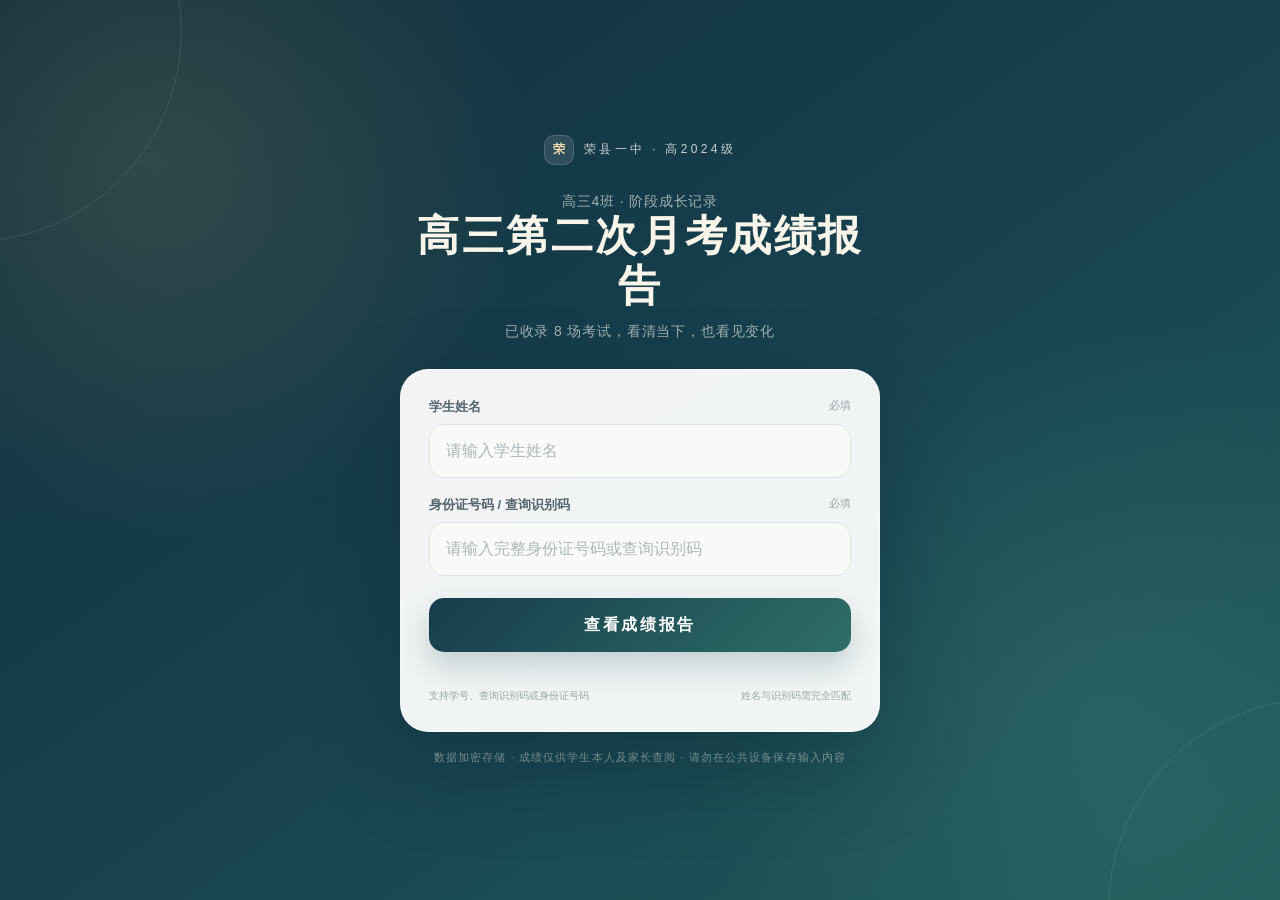
==== commit 556a3c79: "补齐考试52小题得分并完善小题导入与双入口发布 导入标准成绩表中的47名学生5398条小题记录，保留原始分数与历史考试。支持标准表、Excel/CSV/JSON小题上传、考试选择、匹配校验、重复替换与" ====
--- a/student-results/index.html
+++ b/student-results/index.html
@@ -3,6 +3,7 @@
 <head>
   <meta charset="utf-8">
   <meta name="viewport" content="width=device-width, initial-scale=1, viewport-fit=cover">
+  <link rel="stylesheet" href="../question-data.css?v=20261010-questions">
   <meta name="color-scheme" content="light">
   <meta name="theme-color" content="#173c4b">
   <meta name="robots" content="noindex,nofollow,noarchive">
@@ -487,6 +488,7 @@
   </main>
 
   <script src="shared-crypto.js?v=20260829-1"></script>
+  <script src="../question-data.js?v=20261010-questions"></script>
   <script>
     "use strict";
     const STUDENTS = [];
@@ -901,20 +903,7 @@
     }
 
     function knowledgeContent(student) {
-      const items = [];
-      for (const subject of SUBJECTS) {
-        const detail = (student.knowledge || {})[subject.key];
-        if (!detail?.weak?.length) continue;
-        for (const point of detail.weak.slice(0, 2)) {
-          items.push(`
-            <div class="knowledge-item">
-              <b>${subject.name}</b>
-              <span>${escapeHtml(point.knowledge)} · ${escapeHtml(point.question)}</span>
-              <small>失 ${fmt(point.loss)} 分</small>
-            </div>`);
-        }
-      }
-      return items.length ? items.join("") : `<p class="panel-subtitle">暂未匹配到小题知识点数据。</p>`;
+      return window.GradeQuestionData.render(student.knowledge, SUBJECTS);
     }
 
     function classContext(student) {
@@ -1000,7 +989,7 @@
 
         <div class="detail-grid">
           <details class="panel fade-in">
-            <summary><div><h2 class="panel-title">小题与知识点</h2><p class="panel-subtitle">展开查看本次主要失分知识点</p></div><span class="summary-sign">＋</span></summary>
+            <summary><div><h2 class="panel-title">小题与知识点</h2><p class="panel-subtitle">展开查看各科小题得分、满分和知识点</p></div><span class="summary-sign">＋</span></summary>
             <div class="detail-body"><div class="knowledge-list">${knowledgeContent(student)}</div></div>
           </details>
           <details class="panel fade-in">
@@ -1020,7 +1009,7 @@
       reportShell.querySelectorAll('.cutoff-card').forEach((el, i) => { if (number(cutoffValues[i]) == null) el.remove(); });
       reportShell.querySelectorAll('.subject-row').forEach((el, i) => { const item = current.subjects?.[SUBJECTS[i].key]; if (number(item?.score) == null) { el.remove(); return; } if (number(item?.rank) == null) el.querySelector('.subject-rank')?.remove(); if (number(item?.controlDiff) == null && number(item?.bachelorDiff) == null) { el.querySelector('.subject-foot')?.remove(); el.querySelector('.state-pill')?.remove(); } });
       const detailPanels = reportShell.querySelectorAll('.detail-grid details');
-      if (!Object.values(student.knowledge || {}).some(value => value?.weak?.length)) detailPanels[0]?.remove();
+      if (!window.GradeQuestionData.hasData(student.knowledge)) detailPanels[0]?.remove();
       if (!student.classSummary) detailPanels[1]?.remove();
       reportShell.querySelectorAll('[data-trend]').forEach(el => { if (!(student.exams || []).some(exam => number(exam.scores?.[el.dataset.trend]) != null)) el.remove(); });
       if (number(current.controlDiff) == null && number(current.bachelorDiff) == null) reportShell.querySelector('.status-badge')?.remove();
--- a/question-data.css
+++ b/question-data.css
@@ -0,0 +1,16 @@
+.question-note { margin: 0 0 12px; color: #68787d; font-size: 12px; line-height: 1.7; }
+.question-subject { min-width: 0; border: 1px solid #edf0ec; border-radius: 12px; overflow: hidden; }
+.question-subject > summary { display: flex; flex-wrap: wrap; align-items: center; gap: 5px 14px; padding: 14px; cursor: pointer; background: #fafaf7; list-style: none; }
+.question-subject > summary::-webkit-details-marker { display: none; }
+.question-subject > summary::after { content: "＋"; margin-left: auto; color: #587079; }
+.question-subject[open] > summary::after { content: "−"; }
+.question-subject > summary span { color: #68787d; font-size: 11px; }
+.question-subject > .question-note { padding: 10px 14px 0; margin-bottom: 6px; }
+.question-table-wrap { max-width: 100%; overflow-x: auto; }
+.question-table { width: 100%; border-collapse: collapse; text-align: left; font-size: 12px; font-variant-numeric: tabular-nums; }
+.question-table th, .question-table td { padding: 10px 12px; border-top: 1px solid #edf0ec; }
+.question-table thead th { color: #68787d; font-size: 11px; white-space: nowrap; }
+.question-table tbody th { font-weight: 500; white-space: nowrap; }
+.question-table td:nth-child(2) { min-width: 130px; line-height: 1.6; }
+.question-table td:nth-child(n+3) { white-space: nowrap; }
+@media (max-width: 480px) { .question-subject > summary { padding: 12px; } .question-table th, .question-table td { padding: 9px 8px; } }
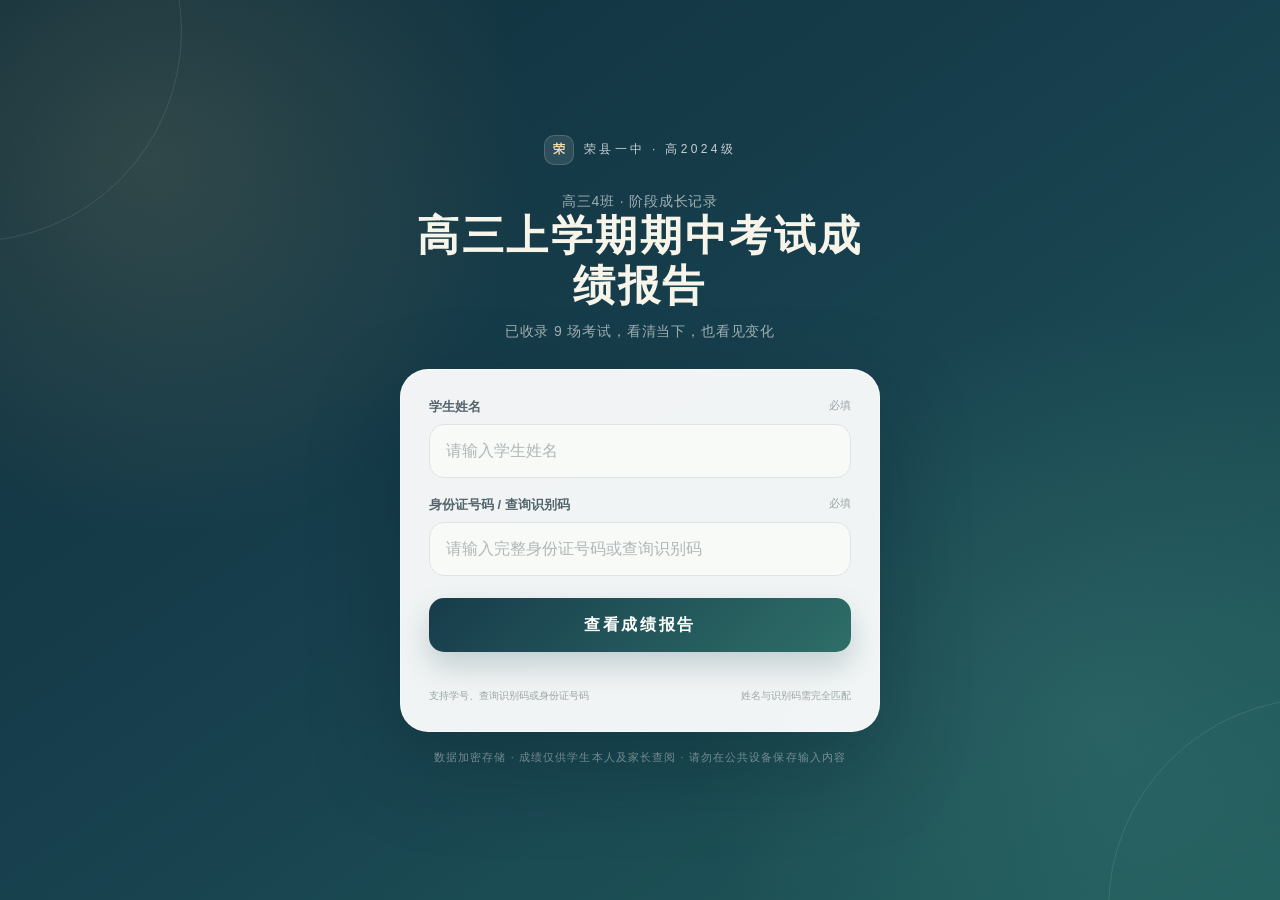
==== commit c51775fe: "fix: 避免完整成绩包在慢网络下过早超时 成绩及历次小题加密包约3.4MB，线上验证时下载超过原9秒期限，浏览器会中断查询。将两个入口的完整成绩包下载期限延长至60秒，版本文件及其他小文件仍沿用原9" ====
--- a/student-results/index.html
+++ b/student-results/index.html
@@ -613,7 +613,8 @@
       if (!dataBundlePromise) {
         const task = Promise.all([
           loadVersionInfo(),
-          fetchTextWithTimeout(`data/grade-data.v2.json?v=${Date.now()}`),
+          // 历次考试及小题组成的加密包较大，慢网络需要更长的下载时间。
+          fetchTextWithTimeout(`data/grade-data.v2.json?v=${Date.now()}`, 60000),
         ]).then(async ([version, rawBundle]) => {
           if (!rawBundle) {
             if (version) {
